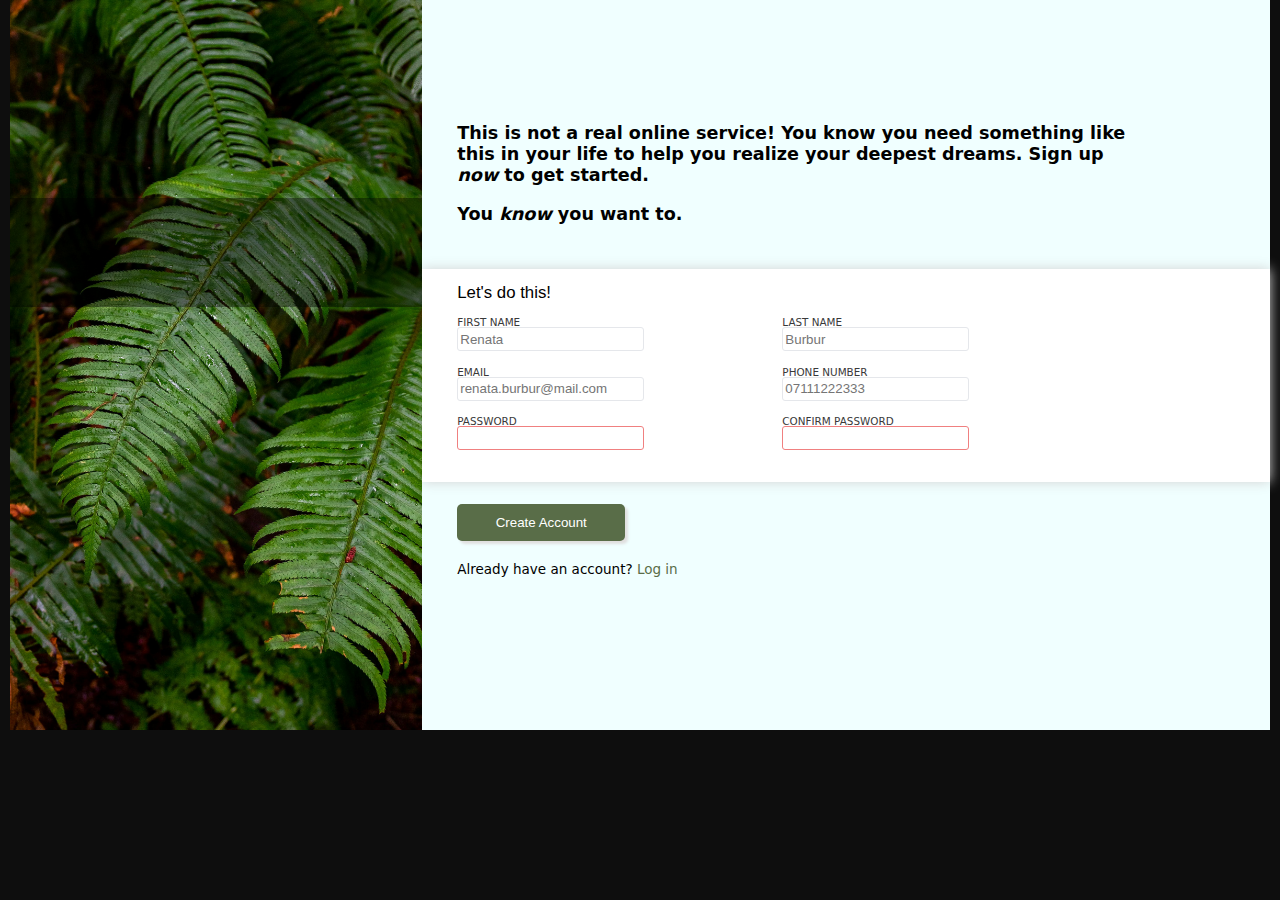
==== index.html @ 696495f9 "add placeholders to input, colors to pass" ====
<!DOCTYPE html>
<html lang="en">
<head>
    <meta charset="UTF-8">
    <meta name="viewport" content="width=device-width, initial-scale=1.0">
    <link rel="stylesheet" href="styles.css">
    <title>Sign-up form</title>
</head>
<body>

<div class="main-area">

    <div class="img-area">
        <div></div>
    </div>

    <div class="text-area">
        
        <p>This is not a real online service! You know you need something like this in your life to help you realize your deepest dreams. Sign up <span class="now">now</span> to get started.</p>
        <p>You <span class="know">know</span> you want to.</p>
      
        <form class="form" action="" method="post">
            <div class="grid">
                <div class="white-wrapper">

                <div class="do-this form__group grid__col">Let's do this!</div>
                    
                <div class="form__group grid__col">
                    <label for="first_name">FIRST NAME</label>
                    <div class="form__controls">
                        <input type="text" name="first_name" id="first_name" placeholder="Renata" required>
                    </div>
                </div>

                <div class="form__group grid__col">    
                    <label for="last_name">LAST NAME</label>
                    <div class="form__controls">
                        <input type="text" name="last_name" id="last_name" placeholder="Burbur" required>
                    </div>
                </div>

                <div class="form__group grid__col">
                    <label for="email">EMAIL</label>
                    <div class="form__controls">
                        <input type="email" name="email" id="email" placeholder="renata.burbur@mail.com" required>
                    </div>
                </div>

                <div class="form__group grid__col">
                    <label for="tel">PHONE NUMBER</label>
                    <div class="form__controls">
                        <input type="number" name="phone_number" id="tel" placeholder="07111222333" required>
                    </div>
                </div>

                <div class="form__group grid__col">
                    <label for="psw">PASSWORD</label>
                    <div class="form__controls">
                        <input type="password" name="psw" id="psw" required>
                    </div>
                </div>

                <div class="form__group grid__col">
                    <label for="psw2">CONFIRM PASSWORD</label>
                    <div class="form__controls">
                        <input type="password" name="psw2" id="psw2" required>
                    </div>
                </div>

                </div>
            </div>

            <div class="form__group">
                <button class="form__submit" type="submit">Create Account</button>
            </div>

        </form>

        <div class="log-in">Already have an account? <span style="color:#596D48">Log in</span></div>

    </div>

</div>

</body>

</html>
---- styles.css ----
* {
    box-sizing: border-box;
}

body {
    font: 1.3rem sans-serif;
    margin: 0;
    padding: 0;
    background-color: rgb(14, 14, 14);
    font-family: system-ui, sans-serif;
    line-height: 1.2;
}

.now, 
.know {
    font-style: italic;
}

.main-area {
    margin: auto;
    background-color: aqua;
    width: 140vh;
    height: 729.6px;
    display: flex;
}

.img-area {
    position: relative;
    background-image: url('./images/halie-west-25xggax4bSA-unsplash.jpg');  
    background-size: cover;
    background-position: center center;
    width: 37em;
    > div {
        position: relative;
        top: 22vh;
        height: 15%;
        background-color: black;
        opacity: 0.4;
    }
}

.text-area {
    background-color: azure;
    padding-left: 1.7em;
    > p:first-child {
        width: 85%;
        margin-top: 7em;
        font-size: 1.1rem;
        font-weight: 600;
    }
    > p + p {
        font-size: 1.1rem;
        font-weight: 600;
        padding-bottom: 1.5em;
    }
}

label {
    color: rgb(57, 57, 57);
    font-size: 0.65rem;
    font-weight: 500;
    display: block;    
}

.form__group {
    padding: 0;
}

.form__controls {
    margin-top: -4px;
    margin-bottom: 0.7em;
}

.form__submit {
    margin-top: 1.4rem;
    width: 12.6em;
    height: 2.3rem;
    background-color: #596D48;
    color: white;
    font-size: 0.4;
    border: none;
    border-radius: 5px;
    box-shadow: 3px 3px 3px rgb(224, 223, 223);
}

.grid__col {
    flex-basis: 40%;

    input[type="password"] {
        margin-bottom: 1.3em;
    }
}

.log-in {
    width: 100%;
    margin-top: 1.5em;
    font-size: 0.65em;
    font-weight: 500;
}

input {
    width: 14em;
    height: 1.8em;
    border-radius: 3px;
    border: solid 1px #E5E7EB;
}

.white-wrapper {
    display: flex;
    flex-wrap: wrap;
    justify-content: flex-start;
    background-color: white;
    padding-left: 1.7em;
    box-shadow: 0 0 12px lightgrey;
}

.do-this {
    font: 1.05rem sans-serif;
    padding: 0.8em 0;
    flex-basis: 80%;
}

.grid {
    margin-left: -1.7em;
}

input[type="password"]:invalid {
    border-color: lightcoral;
}

input[type="password"]:valid {
    border-color: lightgreen;
}

input:focus {
    border-color: lightskyblue;
    box-shadow: 0 0 6px lightgrey;
}
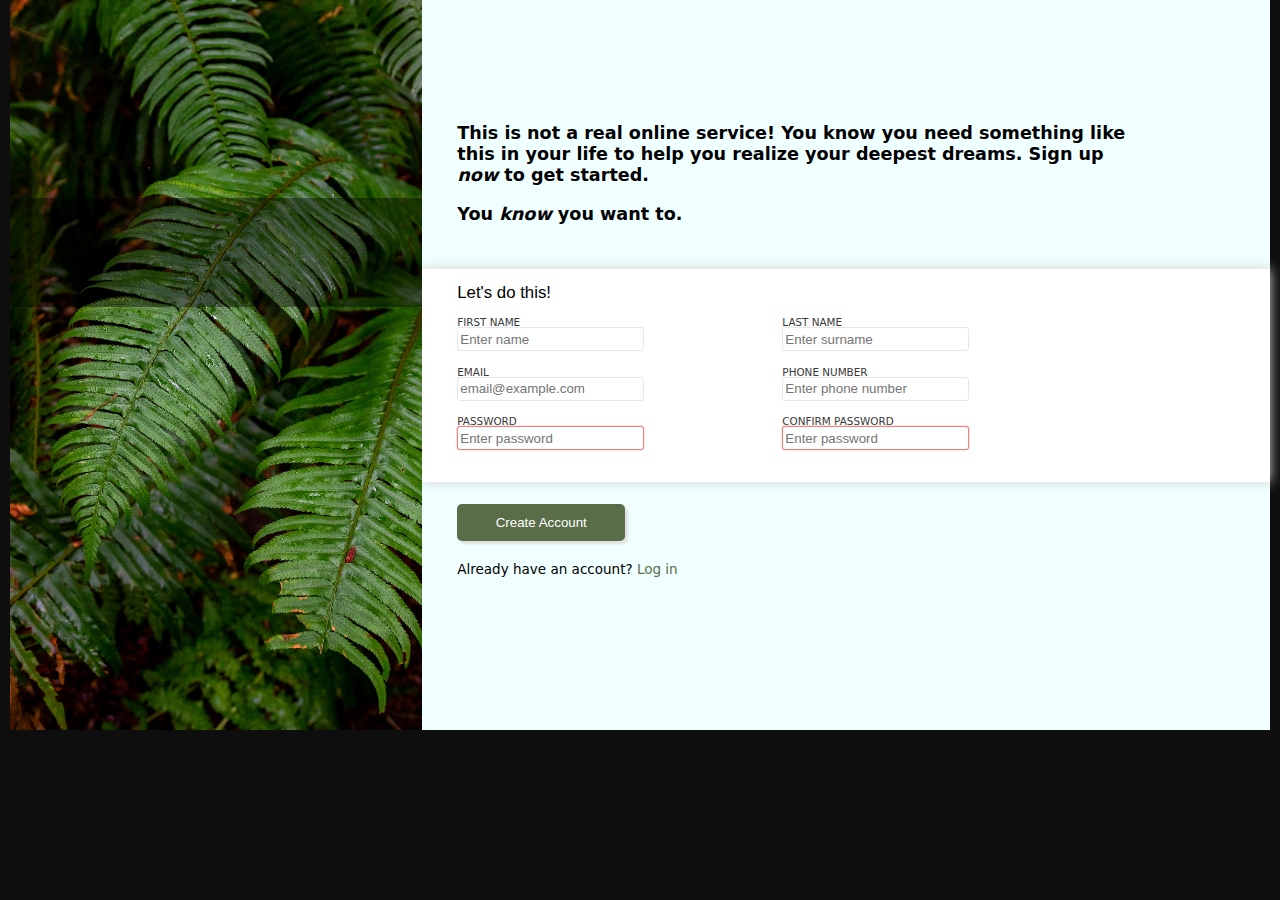
==== commit f38f2c9a: "add pass regex, try to add focus pseudoclass" ====
--- a/index.html
+++ b/index.html
@@ -28,42 +28,42 @@
                 <div class="form__group grid__col">
                     <label for="first_name">FIRST NAME</label>
                     <div class="form__controls">
-                        <input type="text" name="first_name" id="first_name" placeholder="Renata" required>
+                        <input type="text" name="first_name" id="first_name" placeholder="Enter name" required>
                     </div>
                 </div>
 
                 <div class="form__group grid__col">    
                     <label for="last_name">LAST NAME</label>
                     <div class="form__controls">
-                        <input type="text" name="last_name" id="last_name" placeholder="Burbur" required>
+                        <input type="text" name="last_name" id="last_name" placeholder="Enter surname" required>
                     </div>
                 </div>
 
                 <div class="form__group grid__col">
                     <label for="email">EMAIL</label>
                     <div class="form__controls">
-                        <input type="email" name="email" id="email" placeholder="renata.burbur@mail.com" required>
+                        <input type="email" name="email" id="email" placeholder="email@example.com" required>
                     </div>
                 </div>
 
                 <div class="form__group grid__col">
                     <label for="tel">PHONE NUMBER</label>
                     <div class="form__controls">
-                        <input type="number" name="phone_number" id="tel" placeholder="07111222333" required>
+                        <input type="tel" name="phone_number" id="tel" placeholder="Enter phone number" required>
                     </div>
                 </div>
 
                 <div class="form__group grid__col">
                     <label for="psw">PASSWORD</label>
                     <div class="form__controls">
-                        <input type="password" name="psw" id="psw" required>
+                        <input type="password" name="psw" id="psw" placeholder="Enter password" pattern="((?=.*\d)(?=.*[a-z])(?=.*[A-Z])(?=.*[!@#$%?=*&]).{8,20})" required>
                     </div>
                 </div>
 
                 <div class="form__group grid__col">
                     <label for="psw2">CONFIRM PASSWORD</label>
                     <div class="form__controls">
-                        <input type="password" name="psw2" id="psw2" required>
+                        <input type="password" name="psw2" id="psw2" placeholder="Enter password" pattern="((?=.*\d)(?=.*[a-z])(?=.*[A-Z])(?=.*[!@#$%?=*&]).{8,20})" required>
                     </div>
                 </div>
 
--- a/styles.css
+++ b/styles.css
@@ -124,15 +124,17 @@
     margin-left: -1.7em;
 }
 
-input[type="password"]:invalid {
+input[type="password"]:invalid:required {
     border-color: lightcoral;
+    box-shadow: 0 0 1.5px lightcoral;
 }
 
 input[type="password"]:valid {
     border-color: lightgreen;
+    box-shadow: 0 0 1.5px lightgreen;
 }
 
 input:focus {
-    border-color: lightskyblue;
-    box-shadow: 0 0 6px lightgrey;
+    border: solid 2px lightblue;
+    background-color: lightblue;
 }
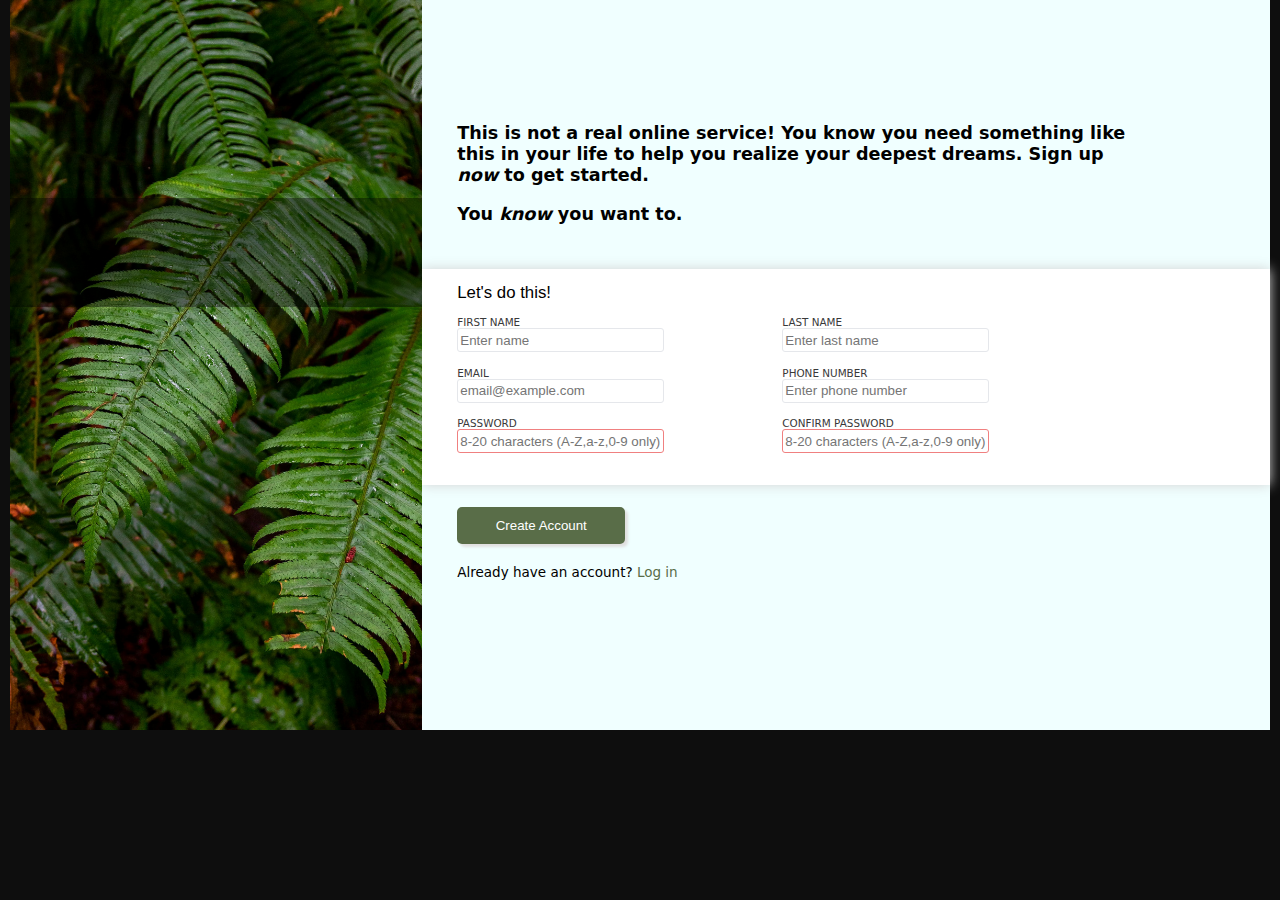
==== commit 53bca447: "tidy regex, add regex for phone, tody focus border & shadow" ====
--- a/index.html
+++ b/index.html
@@ -35,7 +35,7 @@
                 <div class="form__group grid__col">    
                     <label for="last_name">LAST NAME</label>
                     <div class="form__controls">
-                        <input type="text" name="last_name" id="last_name" placeholder="Enter surname" required>
+                        <input type="text" name="last_name" id="last_name" placeholder="Enter last name" required>
                     </div>
                 </div>
 
@@ -49,21 +49,21 @@
                 <div class="form__group grid__col">
                     <label for="tel">PHONE NUMBER</label>
                     <div class="form__controls">
-                        <input type="tel" name="phone_number" id="tel" placeholder="Enter phone number" required>
+                        <input type="tel" name="phone_number" id="tel" placeholder="Enter phone number" pattern="\d+" required>
                     </div>
                 </div>
 
                 <div class="form__group grid__col">
                     <label for="psw">PASSWORD</label>
                     <div class="form__controls">
-                        <input type="password" name="psw" id="psw" placeholder="Enter password" pattern="((?=.*\d)(?=.*[a-z])(?=.*[A-Z])(?=.*[!@#$%?=*&]).{8,20})" required>
+                        <input type="password" name="psw" id="psw" placeholder="8-20 characters (A-Z,a-z,0-9 only)" pattern="((?=.*([a-z]|[A-Z]|\d)).{8,20})" required>
                     </div>
                 </div>
 
                 <div class="form__group grid__col">
                     <label for="psw2">CONFIRM PASSWORD</label>
                     <div class="form__controls">
-                        <input type="password" name="psw2" id="psw2" placeholder="Enter password" pattern="((?=.*\d)(?=.*[a-z])(?=.*[A-Z])(?=.*[!@#$%?=*&]).{8,20})" required>
+                        <input type="password" name="psw2" id="psw2" placeholder="8-20 characters (A-Z,a-z,0-9 only)" pattern="((?=.*([a-z]|[A-Z]|\d)).{8,20})" required>
                     </div>
                 </div>
 
--- a/styles.css
+++ b/styles.css
@@ -67,7 +67,7 @@
 }
 
 .form__controls {
-    margin-top: -4px;
+    margin-top: -3px;
     margin-bottom: 0.7em;
 }
 
@@ -99,7 +99,7 @@
 }
 
 input {
-    width: 14em;
+    width: 15.5em;
     height: 1.8em;
     border-radius: 3px;
     border: solid 1px #E5E7EB;
@@ -124,17 +124,18 @@
     margin-left: -1.7em;
 }
 
-input[type="password"]:invalid:required {
+input[type="password"]:invalid {
     border-color: lightcoral;
-    box-shadow: 0 0 1.5px lightcoral;
+    /*box-shadow: 0 0 1px lightcoral;*/
 }
 
 input[type="password"]:valid {
     border-color: lightgreen;
-    box-shadow: 0 0 1.5px lightgreen;
+    /*box-shadow: 0 0 1px lightgreen;*/
 }
 
 input:focus {
-    border: solid 2px lightblue;
-    background-color: lightblue;
+    outline: none;
+    border: solid 1px lightskyblue;
+    box-shadow: 0 0 6px lightgrey;
 }
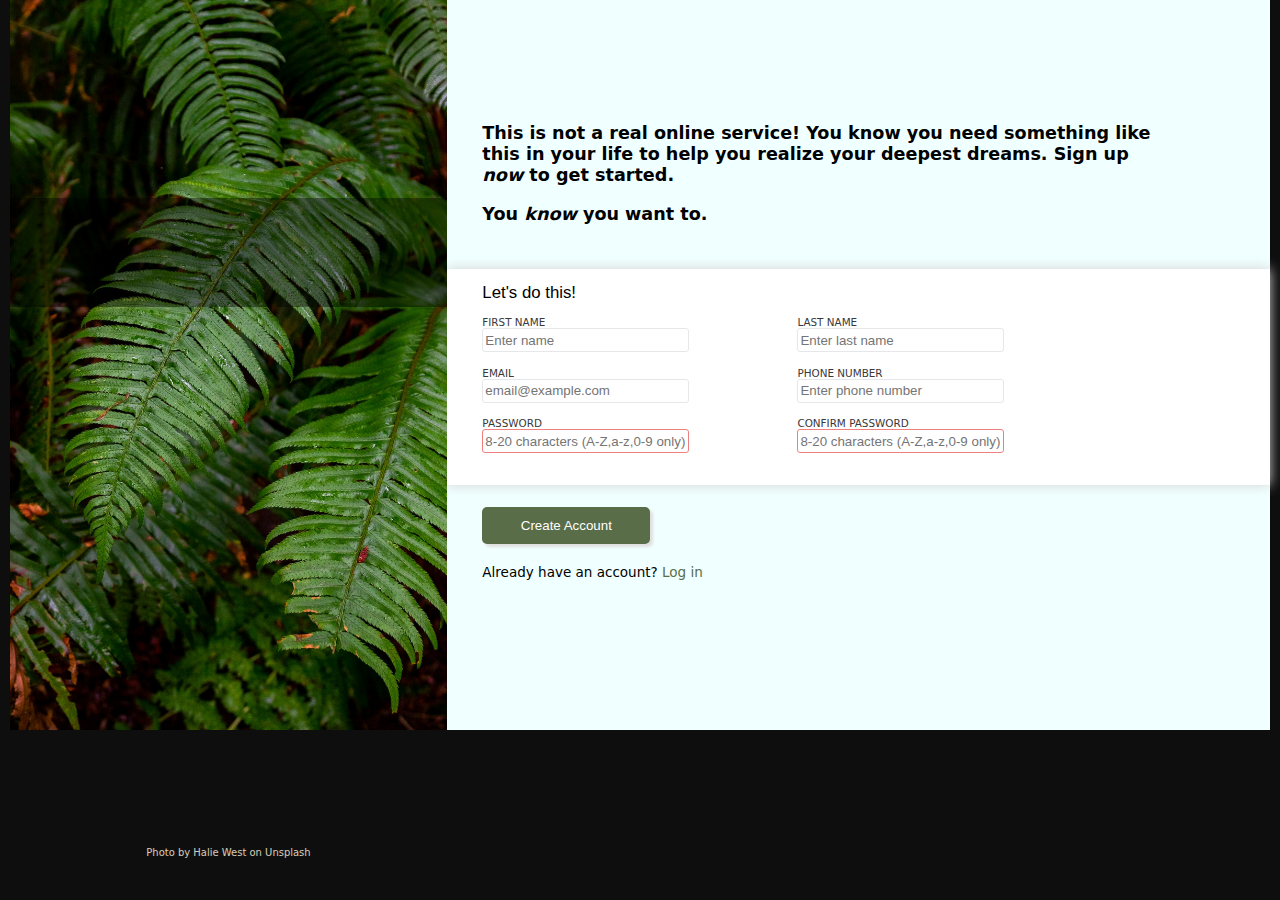
==== commit a703cced: "add image creator credt" ====
--- a/index.html
+++ b/index.html
@@ -12,6 +12,7 @@
 
     <div class="img-area">
         <div></div>
+        <div>Photo by <span>Halie West</span> on <span>Unsplash</span></div>
     </div>
 
     <div class="text-area">
--- a/styles.css
+++ b/styles.css
@@ -29,13 +29,21 @@
     background-image: url('./images/halie-west-25xggax4bSA-unsplash.jpg');  
     background-size: cover;
     background-position: center center;
-    width: 37em;
-    > div {
+    width: 40.5em;
+    > div:first-child {
         position: relative;
         top: 22vh;
         height: 15%;
         background-color: black;
         opacity: 0.4;
+    }
+    > div + div {
+        position: relative;
+        top: 82vh;
+        text-align: center;
+        color: antiquewhite;
+        opacity: 0.85;
+        font-size: 0.48em;
     }
 }
 
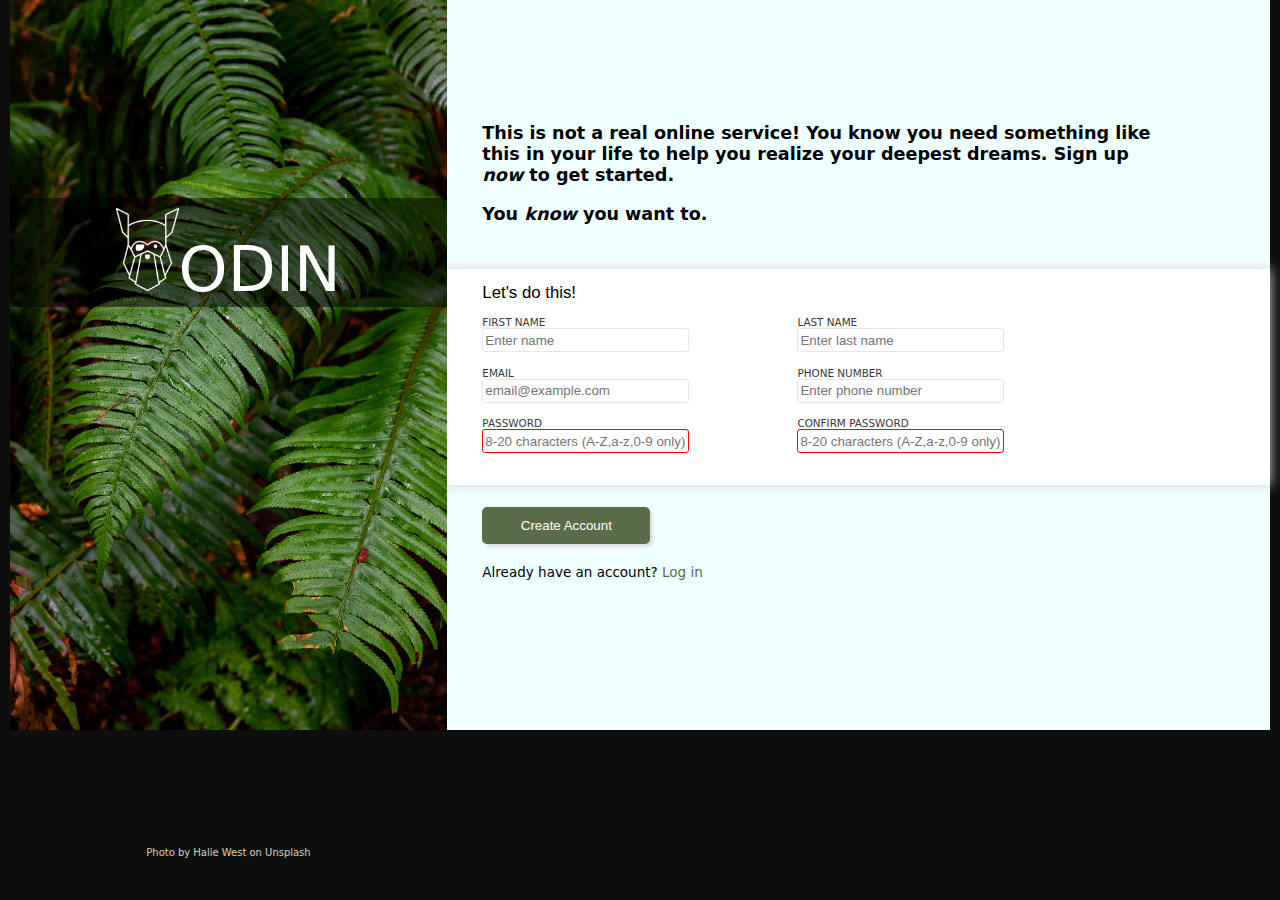
==== commit df51ee93: "increase border color on input, add Odin text & img" ====
--- a/index.html
+++ b/index.html
@@ -11,7 +11,9 @@
 <div class="main-area">
 
     <div class="img-area">
-        <div></div>
+        <div>
+            <div><img src="./images/odin-lined.png" alt="odin logo face">ODIN</div>
+        </div>
         <div>Photo by <span>Halie West</span> on <span>Unsplash</span></div>
     </div>
 
--- a/styles.css
+++ b/styles.css
@@ -31,12 +31,23 @@
     background-position: center center;
     width: 40.5em;
     > div:first-child {
+        display: flex;
+        align-items: center;
+        justify-content: center;
         position: relative;
         top: 22vh;
         height: 15%;
-        background-color: black;
-        opacity: 0.4;
+        background-color: rgb(0 0 0 / 50%);
+        > div {
+            color: white;
+            font-size: 3em;          
+            > img {
+                width: 1em;
+                padding-top: 10px;
+            }
+        }        
     }
+
     > div + div {
         position: relative;
         top: 82vh;
@@ -133,17 +144,15 @@
 }
 
 input[type="password"]:invalid {
-    border-color: lightcoral;
-    /*box-shadow: 0 0 1px lightcoral;*/
+    border: solid 1px red
 }
 
 input[type="password"]:valid {
-    border-color: lightgreen;
-    /*box-shadow: 0 0 1px lightgreen;*/
+    border: solid 1px lightgreen;
 }
 
 input:focus {
     outline: none;
-    border: solid 1px lightskyblue;
-    box-shadow: 0 0 6px lightgrey;
+    border: solid 1px blue;
+    box-shadow: 0 0 6px lightgray;
 }
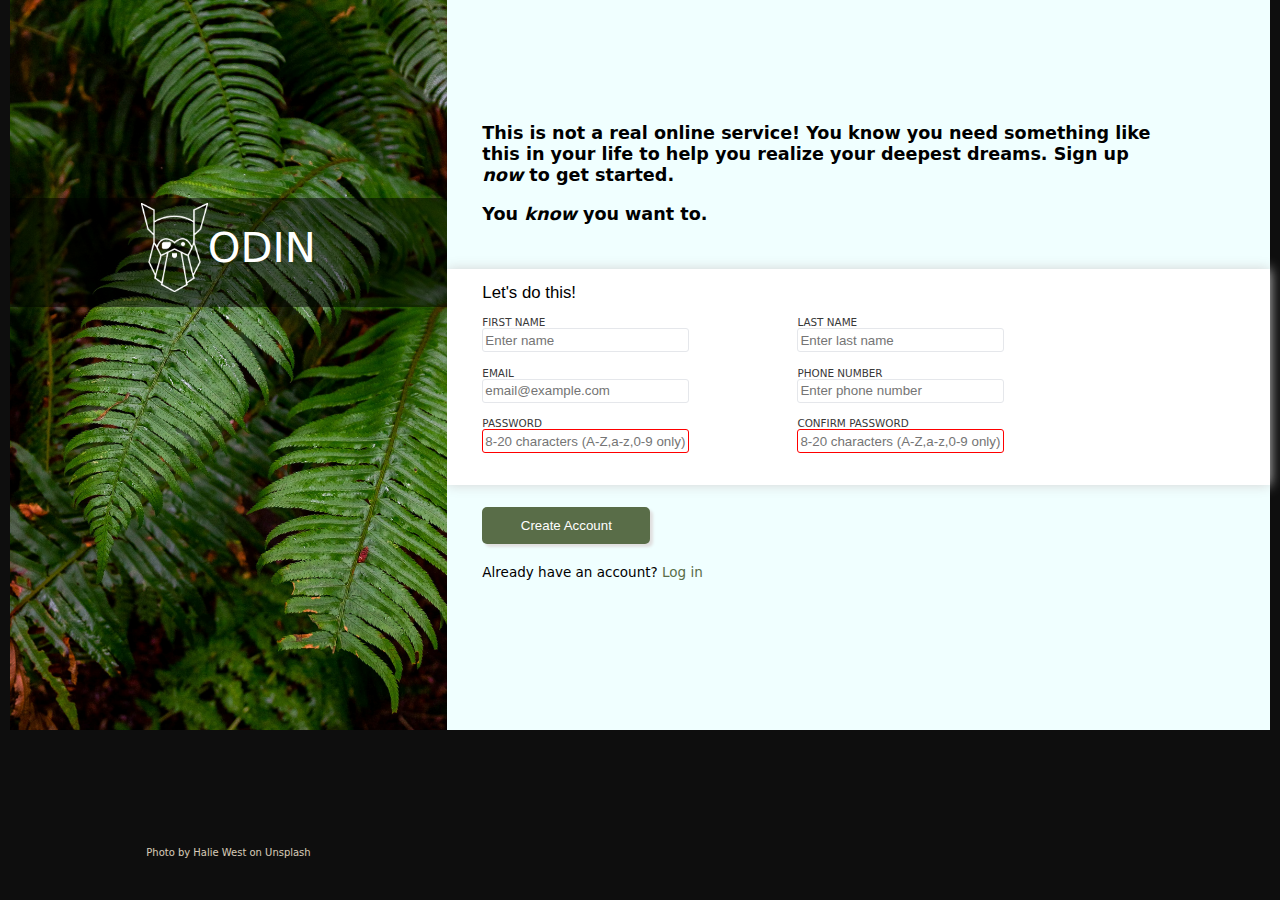
==== commit 6affca5d: "align 'Odin' text and img" ====
--- a/index.html
+++ b/index.html
@@ -12,7 +12,8 @@
 
     <div class="img-area">
         <div>
-            <div><img src="./images/odin-lined.png" alt="odin logo face">ODIN</div>
+            <div><img src="./images/odin-lined.png" alt="odin logo face"></div>
+            <div>ODIN</div>
         </div>
         <div>Photo by <span>Halie West</span> on <span>Unsplash</span></div>
     </div>
--- a/styles.css
+++ b/styles.css
@@ -40,22 +40,22 @@
         background-color: rgb(0 0 0 / 50%);
         > div {
             color: white;
-            font-size: 3em;          
+            font-size: 2em; 
+            padding-bottom: 10px;
             > img {
-                width: 1em;
+                width: 1.6em;
                 padding-top: 10px;
             }
-        }        
-    }
-
-    > div + div {
-        position: relative;
-        top: 82vh;
-        text-align: center;
-        color: antiquewhite;
-        opacity: 0.85;
-        font-size: 0.48em;
-    }
+        }         
+        }
+        > div + div {
+            position: relative;
+            top: 82vh;
+            text-align: center;
+            color: antiquewhite;
+            opacity: 0.85;
+            font-size: 0.48em;
+        }
 }
 
 .text-area {
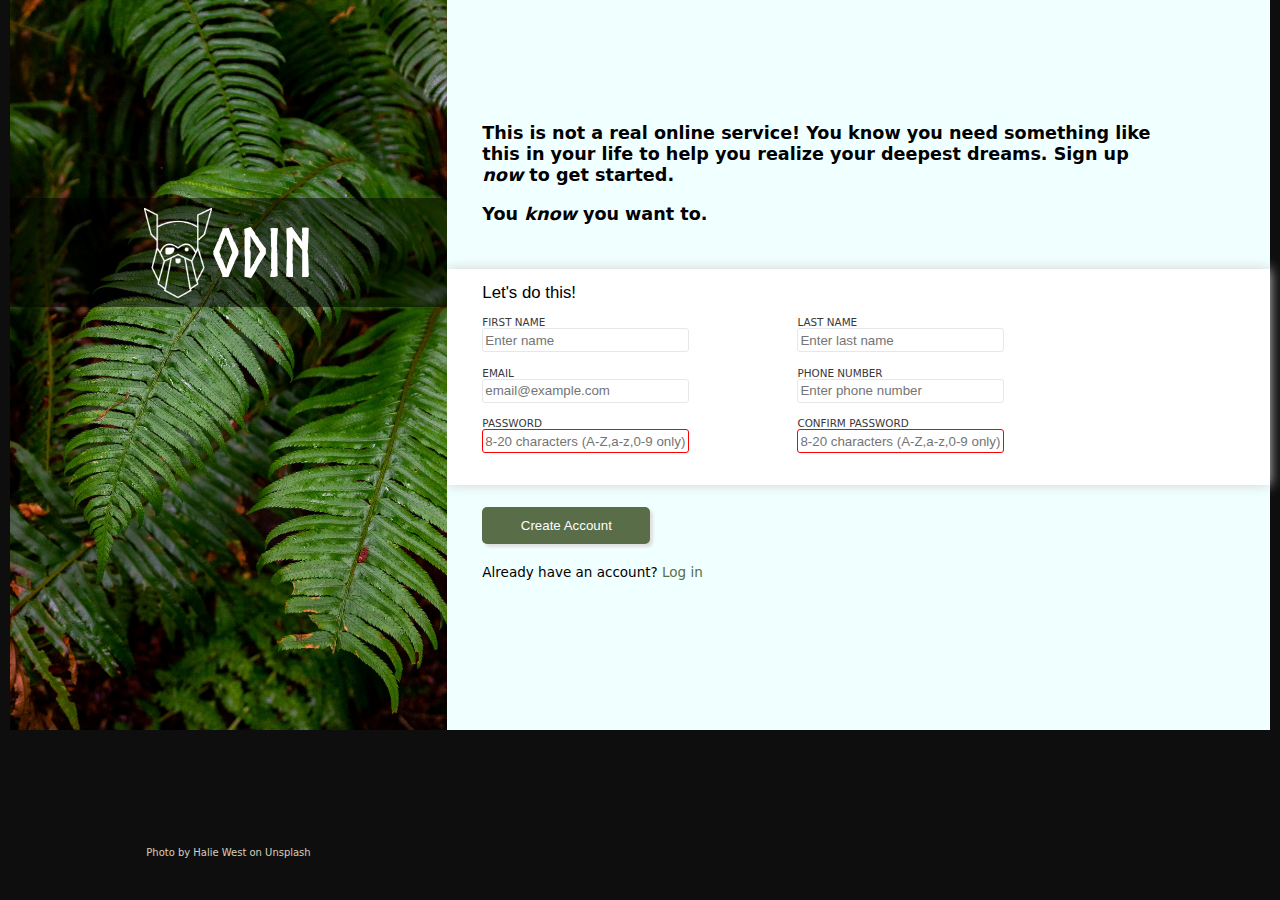
==== commit 69e638cd: "add 'norse' font family, tidy layout" ====
--- a/index.html
+++ b/index.html
@@ -2,7 +2,7 @@
 <html lang="en">
 <head>
     <meta charset="UTF-8">
-    <meta name="viewport" content="width=device-width, initial-scale=1.0">
+    <meta name="viewport" content="width=device-width, initial-scale=1.0">    
     <link rel="stylesheet" href="styles.css">
     <title>Sign-up form</title>
 </head>
--- a/styles.css
+++ b/styles.css
@@ -1,3 +1,12 @@
+@font-face {
+    font-family: "norsebold";
+    src: 
+        url("./fonts/fonts/Norse-Bold.woff2") format("woff2"),
+        url("./fonts/fonts/Norse-Bold.woff") format("woff");
+    font-weight: normal;
+    font-style: normal;
+}
+
 * {
     box-sizing: border-box;
 }
@@ -40,11 +49,11 @@
         background-color: rgb(0 0 0 / 50%);
         > div {
             color: white;
-            font-size: 2em; 
-            padding-bottom: 10px;
+            font-size: 3.2em; 
+            font-family: "norsebold";
             > img {
-                width: 1.6em;
-                padding-top: 10px;
+                width: 4.2rem;
+                padding-top: 16px;
             }
         }         
         }
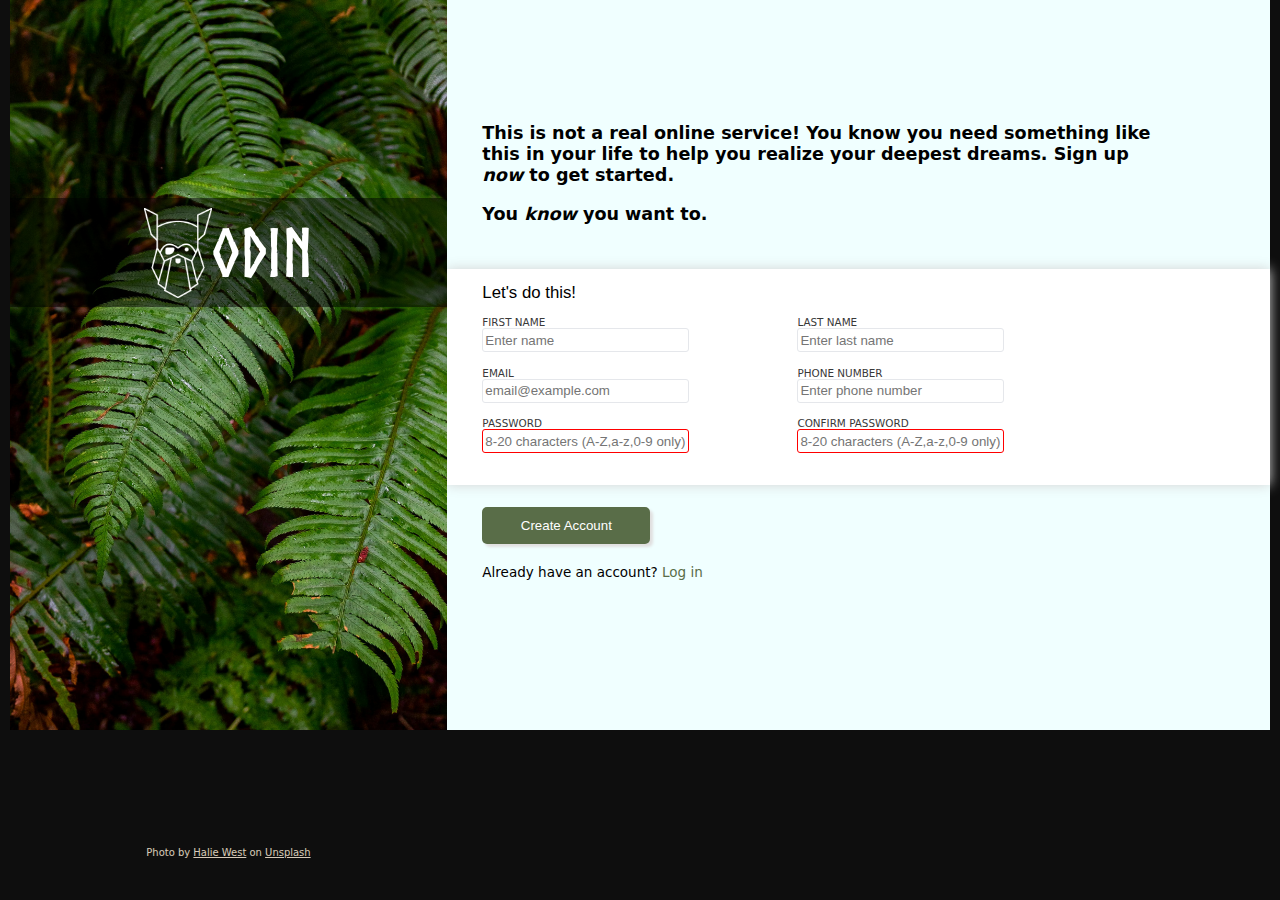
==== commit 232942fc: "add underline on img credit text" ====
--- a/index.html
+++ b/index.html
@@ -15,7 +15,7 @@
             <div><img src="./images/odin-lined.png" alt="odin logo face"></div>
             <div>ODIN</div>
         </div>
-        <div>Photo by <span>Halie West</span> on <span>Unsplash</span></div>
+        <div>Photo by <span class="credit">Halie West</span> on <span class="credit">Unsplash</span></div>
     </div>
 
     <div class="text-area">
--- a/styles.css
+++ b/styles.css
@@ -65,6 +65,10 @@
             opacity: 0.85;
             font-size: 0.48em;
         }
+}
+
+.credit {
+    text-decoration: underline;
 }
 
 .text-area {
